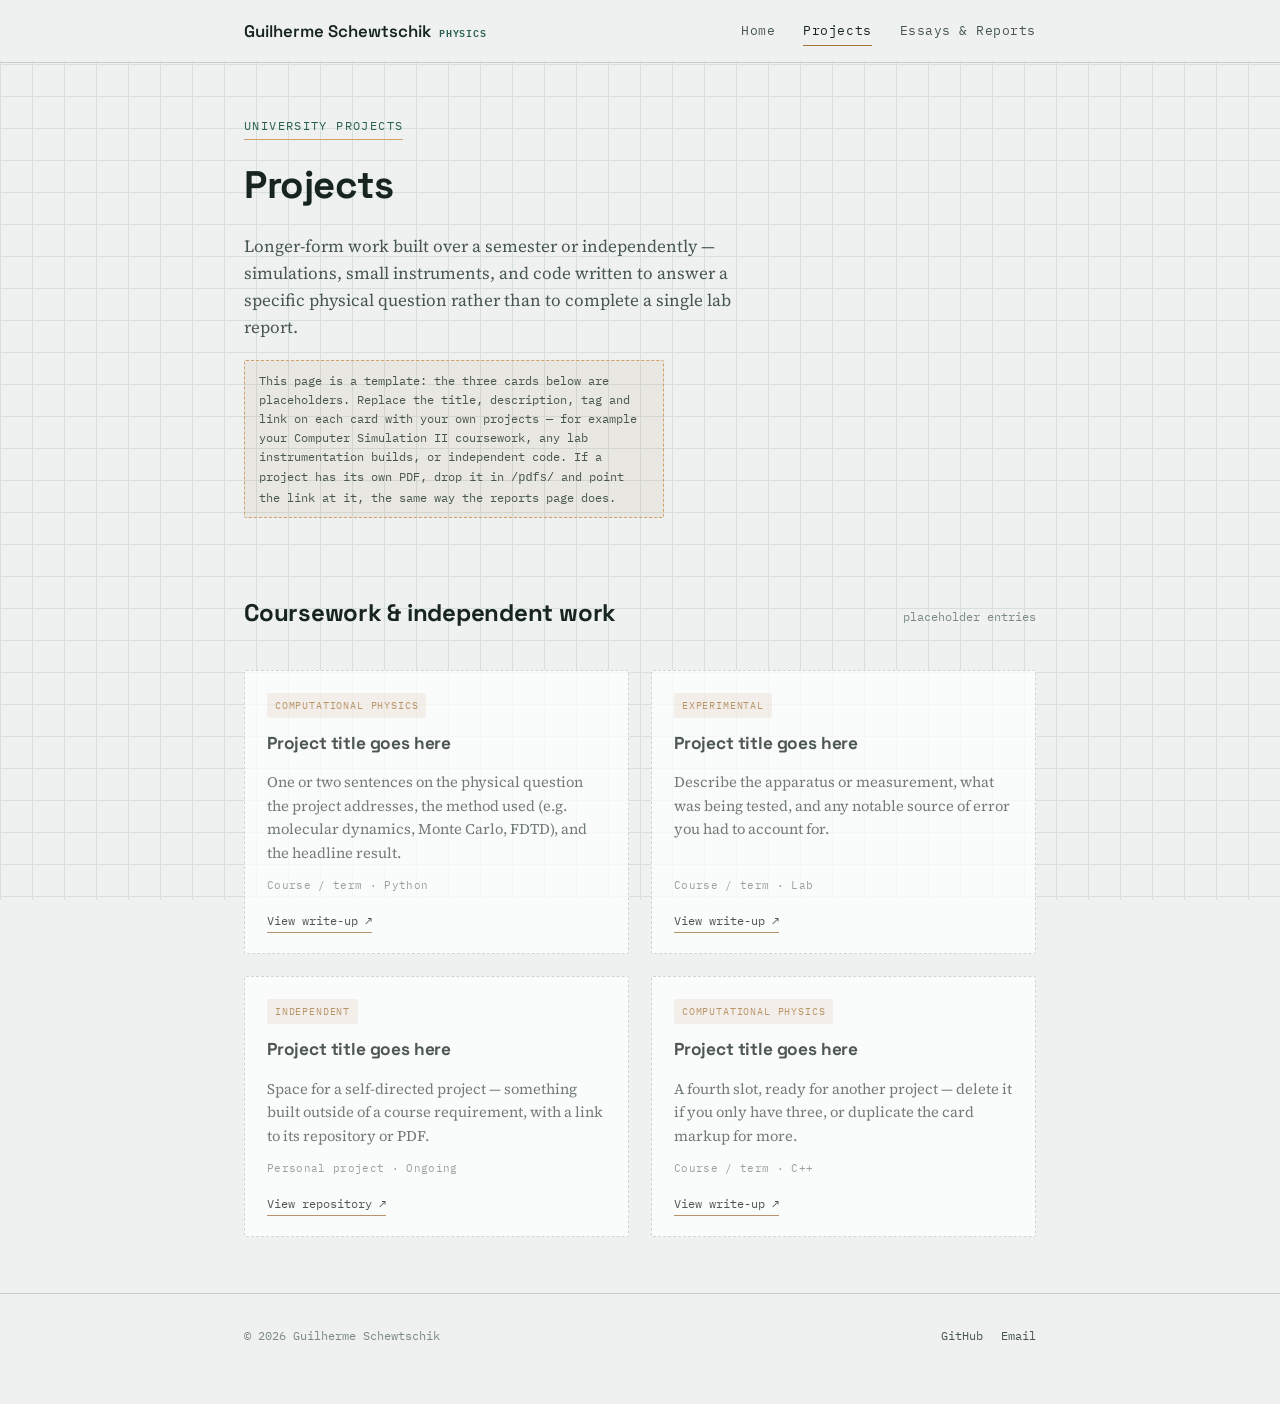
==== projects.html @ 476b415a "new front end" ====
<!DOCTYPE html>
<html lang="en">
<head>
<meta charset="UTF-8" />
<meta name="viewport" content="width=device-width, initial-scale=1.0" />
<title>Projects — Guilherme Schewtschik</title>
<meta name="description" content="University physics projects by Guilherme Schewtschik." />
<link rel="preconnect" href="https://fonts.googleapis.com">
<link rel="preconnect" href="https://fonts.gstatic.com" crossorigin>
<link href="https://fonts.googleapis.com/css2?family=Space+Grotesk:wght@500;600;700&family=Source+Serif+4:opsz,wght@8..60,400;8..60,600&family=IBM+Plex+Mono:wght@400;500&display=swap" rel="stylesheet">
<link rel="stylesheet" href="assets/css/style.css" />
</head>
<body>

<header class="site">
  <div class="nav-row">
    <a class="brand" href="index.html">Guilherme Schewtschik <small>PHYSICS</small></a>
    <nav class="links">
      <a href="index.html">Home</a>
      <a href="projects.html" aria-current="page">Projects</a>
      <a href="reports.html">Essays &amp; Reports</a>
    </nav>
  </div>
</header>

<main>
  <div class="page-intro">
    <span class="eyebrow">University projects</span>
    <h1>Projects</h1>
    <p>
      Longer-form work built over a semester or independently — simulations, small
      instruments, and code written to answer a specific physical question rather
      than to complete a single lab report.
    </p>
    <p class="note">
      This page is a template: the three cards below are placeholders. Replace the
      title, description, tag and link on each card with your own projects — for
      example your Computer Simulation II coursework, any lab instrumentation
      builds, or independent code. If a project has its own PDF, drop it in
      <code>/pdfs/</code> and point the link at it, the same way the reports page does.
    </p>
  </div>

  <section class="block">
    <div class="section-head">
      <h2>Coursework &amp; independent work</h2>
      <span class="tally">placeholder entries</span>
    </div>

    <div class="card-grid">
      <div class="card placeholder">
        <span class="tag">Computational Physics</span>
        <h3>Project title goes here</h3>
        <p>
          One or two sentences on the physical question the project addresses,
          the method used (e.g. molecular dynamics, Monte Carlo, FDTD), and the
          headline result.
        </p>
        <span class="meta">Course / term · Python</span>
        <a class="card-link" href="#">
          View write-up ↗
        </a>
      </div>

      <div class="card placeholder">
        <span class="tag">Experimental</span>
        <h3>Project title goes here</h3>
        <p>
          Describe the apparatus or measurement, what was being tested, and
          any notable source of error you had to account for.
        </p>
        <span class="meta">Course / term · Lab</span>
        <a class="card-link" href="#">
          View write-up ↗
        </a>
      </div>

      <div class="card placeholder">
        <span class="tag">Independent</span>
        <h3>Project title goes here</h3>
        <p>
          Space for a self-directed project — something built outside of a
          course requirement, with a link to its repository or PDF.
        </p>
        <span class="meta">Personal project · Ongoing</span>
        <a class="card-link" href="#">
          View repository ↗
        </a>
      </div>

      <div class="card placeholder">
        <span class="tag">Computational Physics</span>
        <h3>Project title goes here</h3>
        <p>
          A fourth slot, ready for another project — delete it if you only
          have three, or duplicate the card markup for more.
        </p>
        <span class="meta">Course / term · C++</span>
        <a class="card-link" href="#">
          View write-up ↗
        </a>
      </div>
    </div>
  </section>
</main>

<footer class="site">
  <div class="wrap">
    <span>© <span id="year"></span> Guilherme Schewtschik</span>
    <div class="foot-links">
      <a href="https://github.com/guiposchew" target="_blank" rel="noopener">GitHub</a>
      <a href="mailto:you@example.com">Email</a>
    </div>
  </div>
</footer>

<script>document.getElementById("year").textContent = new Date().getFullYear();</script>
</body>
</html>
---- assets/css/style.css ----
/* =========================================================
   Guilherme Schewtschik — Physics Portfolio
   Design tokens
   ========================================================= */
:root {
  --paper: #eef1f0;
  --paper-line: #d7dfdd;
  --surface: #ffffff;
  --ink: #182420;
  --ink-soft: #48564f;
  --ink-faint: #7c8a83;
  --accent: #3f7d6e;      /* phosphor / oscilloscope trace */
  --accent-strong: #295f52;
  --brass: #a8763c;       /* instrument brass, secondary accent */
  --brass-soft: #cfa06a;
  --line: #c3cdc9;

  --font-display: "Space Grotesk", "Helvetica Neue", Arial, sans-serif;
  --font-body: "Source Serif 4", Georgia, "Times New Roman", serif;
  --font-mono: "IBM Plex Mono", "SFMono-Regular", Menlo, monospace;

  --max-w: 920px;
  --edge: clamp(20px, 5vw, 64px);
}

* { box-sizing: border-box; }

html { scroll-behavior: smooth; }

body {
  margin: 0;
  background:
    linear-gradient(var(--paper-line) 1px, transparent 1px) 0 0 / 100% 32px,
    linear-gradient(90deg, var(--paper-line) 1px, transparent 1px) 0 0 / 32px 100%,
    var(--paper);
  background-attachment: fixed;
  color: var(--ink);
  font-family: var(--font-body);
  font-size: 17px;
  line-height: 1.6;
  -webkit-font-smoothing: antialiased;
}

@media (prefers-reduced-motion: reduce) {
  html { scroll-behavior: auto; }
  * { animation-duration: 0.001ms !important; animation-iteration-count: 1 !important; transition-duration: 0.001ms !important; }
}

a { color: var(--accent-strong); }
a:focus-visible, button:focus-visible, .card:focus-visible {
  outline: 2px solid var(--accent);
  outline-offset: 3px;
}

h1, h2, h3 {
  font-family: var(--font-display);
  color: var(--ink);
  letter-spacing: -0.01em;
  margin: 0 0 0.4em;
}

.eyebrow {
  display: inline-block;
  font-family: var(--font-mono);
  font-size: 0.72rem;
  letter-spacing: 0.12em;
  text-transform: uppercase;
  color: var(--accent-strong);
  border-bottom: 1px solid var(--brass-soft);
  padding-bottom: 4px;
  margin-bottom: 14px;
}

/* ---------- Layout shell ---------- */
.wrap { max-width: var(--max-w); margin: 0 auto; padding: 0 var(--edge); }

/* ---------- Header / nav ---------- */
header.site {
  position: sticky;
  top: 0;
  z-index: 40;
  background: rgba(238, 241, 240, 0.86);
  backdrop-filter: blur(6px);
  border-bottom: 1px solid var(--line);
}
.nav-row {
  max-width: var(--max-w);
  margin: 0 auto;
  padding: 16px var(--edge);
  display: flex;
  align-items: center;
  justify-content: space-between;
  gap: 16px;
}
.brand {
  font-family: var(--font-display);
  font-weight: 600;
  font-size: 1.05rem;
  color: var(--ink);
  text-decoration: none;
  display: flex;
  align-items: baseline;
  gap: 8px;
}
.brand small {
  font-family: var(--font-mono);
  font-size: 0.65rem;
  color: var(--accent-strong);
  letter-spacing: 0.08em;
}
nav.links { display: flex; gap: 28px; }
nav.links a {
  font-family: var(--font-mono);
  font-size: 0.82rem;
  letter-spacing: 0.04em;
  text-decoration: none;
  color: var(--ink-soft);
  padding: 4px 0;
  border-bottom: 1px solid transparent;
  transition: color 0.15s, border-color 0.15s;
}
nav.links a:hover,
nav.links a[aria-current="page"] {
  color: var(--ink);
  border-color: var(--brass);
}

/* ---------- Hero ---------- */
.hero {
  position: relative;
  padding: 72px var(--edge) 48px;
  max-width: var(--max-w);
  margin: 0 auto;
  overflow: hidden;
}
.hero-canvas-wrap {
  border: 1px solid var(--line);
  background: var(--surface);
  border-radius: 2px;
  margin-bottom: 40px;
  position: relative;
}
.hero-canvas-wrap canvas { display: block; width: 100%; height: 180px; }
.hero-canvas-wrap .readout {
  position: absolute;
  top: 10px;
  left: 14px;
  font-family: var(--font-mono);
  font-size: 0.68rem;
  color: var(--ink-faint);
  letter-spacing: 0.06em;
}
.hero h1 {
  font-size: clamp(2.1rem, 5vw, 3.2rem);
  line-height: 1.05;
  max-width: 14ch;
}
.hero .role {
  font-family: var(--font-mono);
  font-size: 0.95rem;
  color: var(--accent-strong);
  margin: 10px 0 22px;
}
.hero p.lede {
  max-width: 62ch;
  color: var(--ink-soft);
  font-size: 1.08rem;
}
.hero .cta-row { display: flex; gap: 14px; margin-top: 30px; flex-wrap: wrap; }

.btn {
  font-family: var(--font-mono);
  font-size: 0.8rem;
  letter-spacing: 0.03em;
  text-decoration: none;
  padding: 11px 18px;
  border-radius: 2px;
  border: 1px solid var(--ink);
  color: var(--ink);
  transition: background 0.15s, color 0.15s, transform 0.1s;
  display: inline-block;
}
.btn:hover { background: var(--ink); color: var(--paper); }
.btn.primary { background: var(--accent-strong); border-color: var(--accent-strong); color: #fff; }
.btn.primary:hover { background: var(--accent); border-color: var(--accent); }

/* ---------- Sections ---------- */
section.block { padding: 56px var(--edge); max-width: var(--max-w); margin: 0 auto; }
section.block + section.block { border-top: 1px solid var(--line); }

.section-head { display: flex; align-items: baseline; justify-content: space-between; gap: 20px; margin-bottom: 28px; flex-wrap: wrap; }
.section-head h2 { font-size: 1.5rem; }
.section-head .tally { font-family: var(--font-mono); font-size: 0.75rem; color: var(--ink-faint); }

/* ---------- Cards: about grid ---------- */
.about-grid {
  display: grid;
  grid-template-columns: 1.3fr 1fr;
  gap: 40px;
}
@media (max-width: 720px) { .about-grid { grid-template-columns: 1fr; } }

.field-list { list-style: none; margin: 0; padding: 0; border-top: 1px solid var(--line); }
.field-list li {
  display: flex;
  justify-content: space-between;
  gap: 16px;
  padding: 12px 0;
  border-bottom: 1px solid var(--line);
  font-size: 0.92rem;
}
.field-list li span:first-child { font-family: var(--font-mono); font-size: 0.75rem; color: var(--ink-faint); text-transform: uppercase; letter-spacing: 0.06em; }
.field-list li span:last-child { color: var(--ink); text-align: right; }

/* ---------- Cards: project / document ---------- */
.card-grid { display: grid; grid-template-columns: repeat(2, 1fr); gap: 22px; }
@media (max-width: 720px) { .card-grid { grid-template-columns: 1fr; } }

.card {
  background: var(--surface);
  border: 1px solid var(--line);
  border-radius: 2px;
  padding: 22px 22px 20px;
  display: flex;
  flex-direction: column;
  gap: 12px;
  position: relative;
  transition: border-color 0.15s, transform 0.15s;
}
.card:hover { border-color: var(--accent); transform: translateY(-2px); }
.card .tag {
  align-self: flex-start;
  font-family: var(--font-mono);
  font-size: 0.65rem;
  letter-spacing: 0.08em;
  text-transform: uppercase;
  color: var(--accent-strong);
  background: rgba(63, 125, 110, 0.1);
  padding: 4px 8px;
  border-radius: 2px;
}
.card h3 { font-size: 1.08rem; margin-bottom: 2px; }
.card p { color: var(--ink-soft); font-size: 0.92rem; margin: 0; flex-grow: 1; }
.card .meta {
  font-family: var(--font-mono);
  font-size: 0.7rem;
  color: var(--ink-faint);
  letter-spacing: 0.03em;
}
.card .card-link {
  font-family: var(--font-mono);
  font-size: 0.78rem;
  color: var(--ink);
  text-decoration: none;
  display: inline-flex;
  align-items: center;
  gap: 6px;
  margin-top: 4px;
  border-bottom: 1px solid var(--brass);
  align-self: flex-start;
  padding-bottom: 1px;
}
.card .card-link:hover { color: var(--accent-strong); border-color: var(--accent); }
.card .card-link svg { width: 12px; height: 12px; }

.card.placeholder { border-style: dashed; opacity: 0.75; }
.card.placeholder .tag { background: rgba(168, 118, 60, 0.12); color: var(--brass); }

/* ---------- Document list (reports / essays) ---------- */
.doc-list { list-style: none; margin: 0; padding: 0; }
.doc-item {
  border-bottom: 1px solid var(--line);
  padding: 22px 0;
  display: grid;
  grid-template-columns: 90px 1fr auto;
  gap: 18px;
  align-items: start;
}
.doc-item:first-child { border-top: 1px solid var(--line); }
@media (max-width: 640px) {
  .doc-item { grid-template-columns: 1fr; gap: 8px; }
}
.doc-item .doc-no {
  font-family: var(--font-mono);
  font-size: 0.72rem;
  color: var(--ink-faint);
  padding-top: 4px;
}
.doc-item .doc-body h3 { font-size: 1.05rem; margin-bottom: 6px; }
.doc-item .doc-body p { margin: 0 0 10px; color: var(--ink-soft); font-size: 0.94rem; }
.doc-item .doc-body .course-tag {
  font-family: var(--font-mono);
  font-size: 0.68rem;
  text-transform: uppercase;
  letter-spacing: 0.06em;
  color: var(--accent-strong);
}
.doc-item .doc-action { align-self: center; }
.doc-item .doc-action a {
  font-family: var(--font-mono);
  font-size: 0.76rem;
  text-decoration: none;
  border: 1px solid var(--ink);
  padding: 8px 14px;
  border-radius: 2px;
  color: var(--ink);
  white-space: nowrap;
  display: inline-flex;
  align-items: center;
  gap: 6px;
  transition: background 0.15s, color 0.15s;
}
.doc-item .doc-action a:hover { background: var(--accent-strong); border-color: var(--accent-strong); color: #fff; }
.doc-item .doc-action svg { width: 12px; height: 12px; }

/* ---------- Footer ---------- */
footer.site {
  border-top: 1px solid var(--line);
  padding: 32px var(--edge) 60px;
}
footer.site .wrap {
  display: flex;
  justify-content: space-between;
  align-items: center;
  flex-wrap: wrap;
  gap: 12px;
  font-family: var(--font-mono);
  font-size: 0.75rem;
  color: var(--ink-faint);
}
footer.site a { color: var(--ink-soft); text-decoration: none; }
footer.site a:hover { color: var(--accent-strong); }
footer.site .foot-links { display: flex; gap: 18px; }

/* ---------- Page intro (non-home pages) ---------- */
.page-intro { padding: 48px var(--edge) 8px; max-width: var(--max-w); margin: 0 auto; }
.page-intro h1 { font-size: clamp(1.8rem, 4vw, 2.4rem); }
.page-intro p { color: var(--ink-soft); max-width: 60ch; }

.note {
  font-family: var(--font-mono);
  font-size: 0.75rem;
  color: var(--brass);
  background: rgba(168, 118, 60, 0.08);
  border: 1px dashed var(--brass-soft);
  padding: 10px 14px;
  border-radius: 2px;
  margin-top: 18px;
}
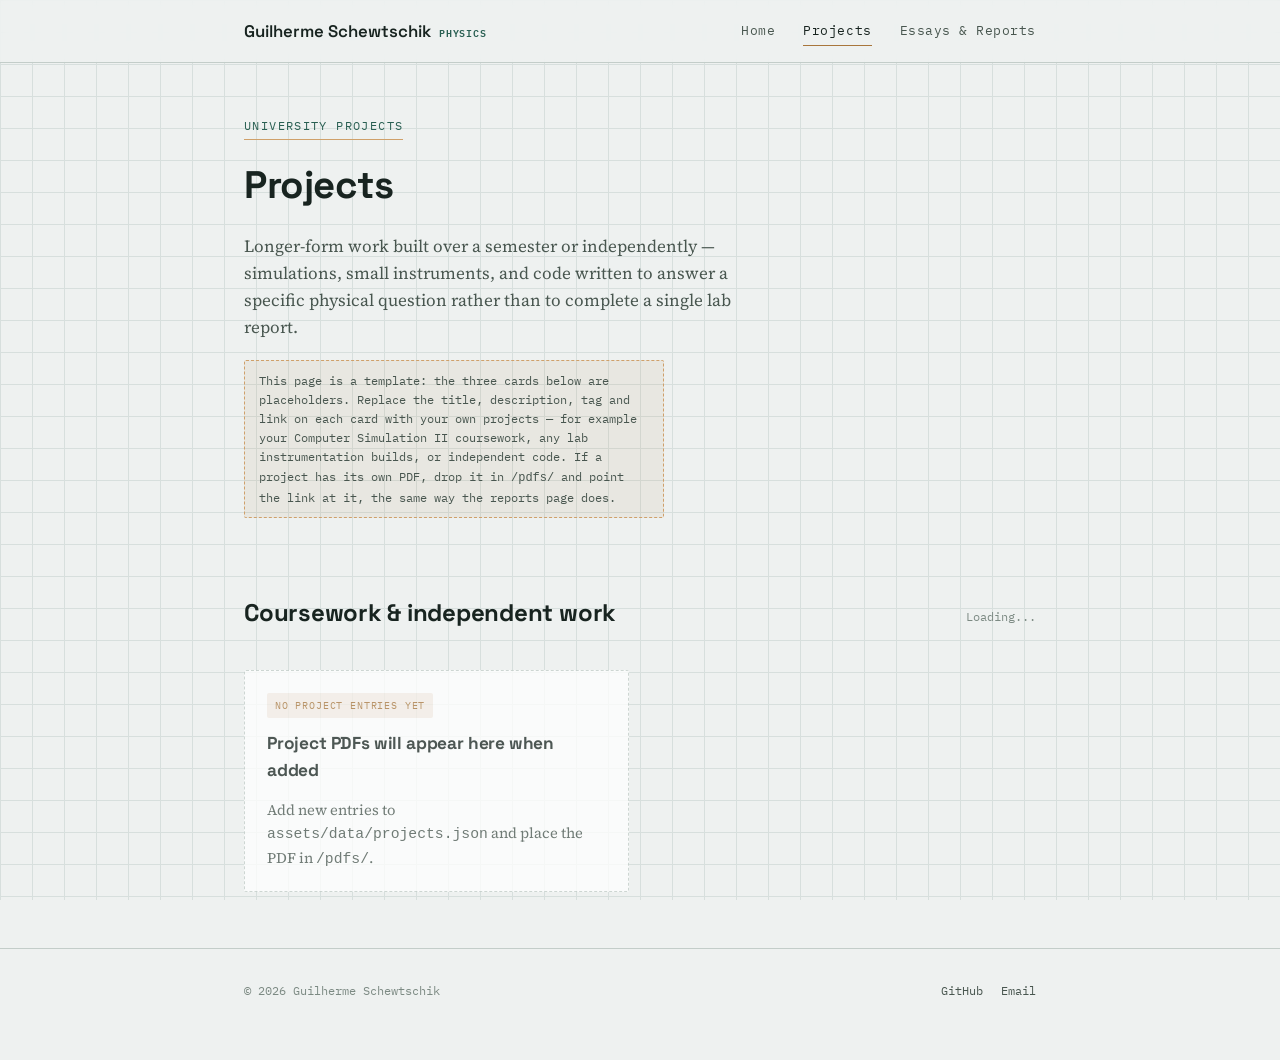
==== commit 0905a159: "new text and file managment" ====
--- a/projects.html
+++ b/projects.html
@@ -44,61 +44,14 @@
   <section class="block">
     <div class="section-head">
       <h2>Coursework &amp; independent work</h2>
-      <span class="tally">placeholder entries</span>
+      <span class="tally" id="project-count">Loading...</span>
     </div>
 
-    <div class="card-grid">
+    <div class="card-grid" id="project-card-grid">
       <div class="card placeholder">
-        <span class="tag">Computational Physics</span>
-        <h3>Project title goes here</h3>
-        <p>
-          One or two sentences on the physical question the project addresses,
-          the method used (e.g. molecular dynamics, Monte Carlo, FDTD), and the
-          headline result.
-        </p>
-        <span class="meta">Course / term · Python</span>
-        <a class="card-link" href="#">
-          View write-up ↗
-        </a>
-      </div>
-
-      <div class="card placeholder">
-        <span class="tag">Experimental</span>
-        <h3>Project title goes here</h3>
-        <p>
-          Describe the apparatus or measurement, what was being tested, and
-          any notable source of error you had to account for.
-        </p>
-        <span class="meta">Course / term · Lab</span>
-        <a class="card-link" href="#">
-          View write-up ↗
-        </a>
-      </div>
-
-      <div class="card placeholder">
-        <span class="tag">Independent</span>
-        <h3>Project title goes here</h3>
-        <p>
-          Space for a self-directed project — something built outside of a
-          course requirement, with a link to its repository or PDF.
-        </p>
-        <span class="meta">Personal project · Ongoing</span>
-        <a class="card-link" href="#">
-          View repository ↗
-        </a>
-      </div>
-
-      <div class="card placeholder">
-        <span class="tag">Computational Physics</span>
-        <h3>Project title goes here</h3>
-        <p>
-          A fourth slot, ready for another project — delete it if you only
-          have three, or duplicate the card markup for more.
-        </p>
-        <span class="meta">Course / term · C++</span>
-        <a class="card-link" href="#">
-          View write-up ↗
-        </a>
+        <span class="tag">No project entries yet</span>
+        <h3>Project PDFs will appear here when added</h3>
+        <p>Add new entries to <code>assets/data/projects.json</code> and place the PDF in <code>/pdfs/</code>.</p>
       </div>
     </div>
   </section>
@@ -114,6 +67,5 @@
   </div>
 </footer>
 
-<script>document.getElementById("year").textContent = new Date().getFullYear();</script>
-</body>
+<script>document.getElementById("year").textContent = new Date().getFullYear();</script>  <script src="assets/js/main.js"></script></body>
 </html>
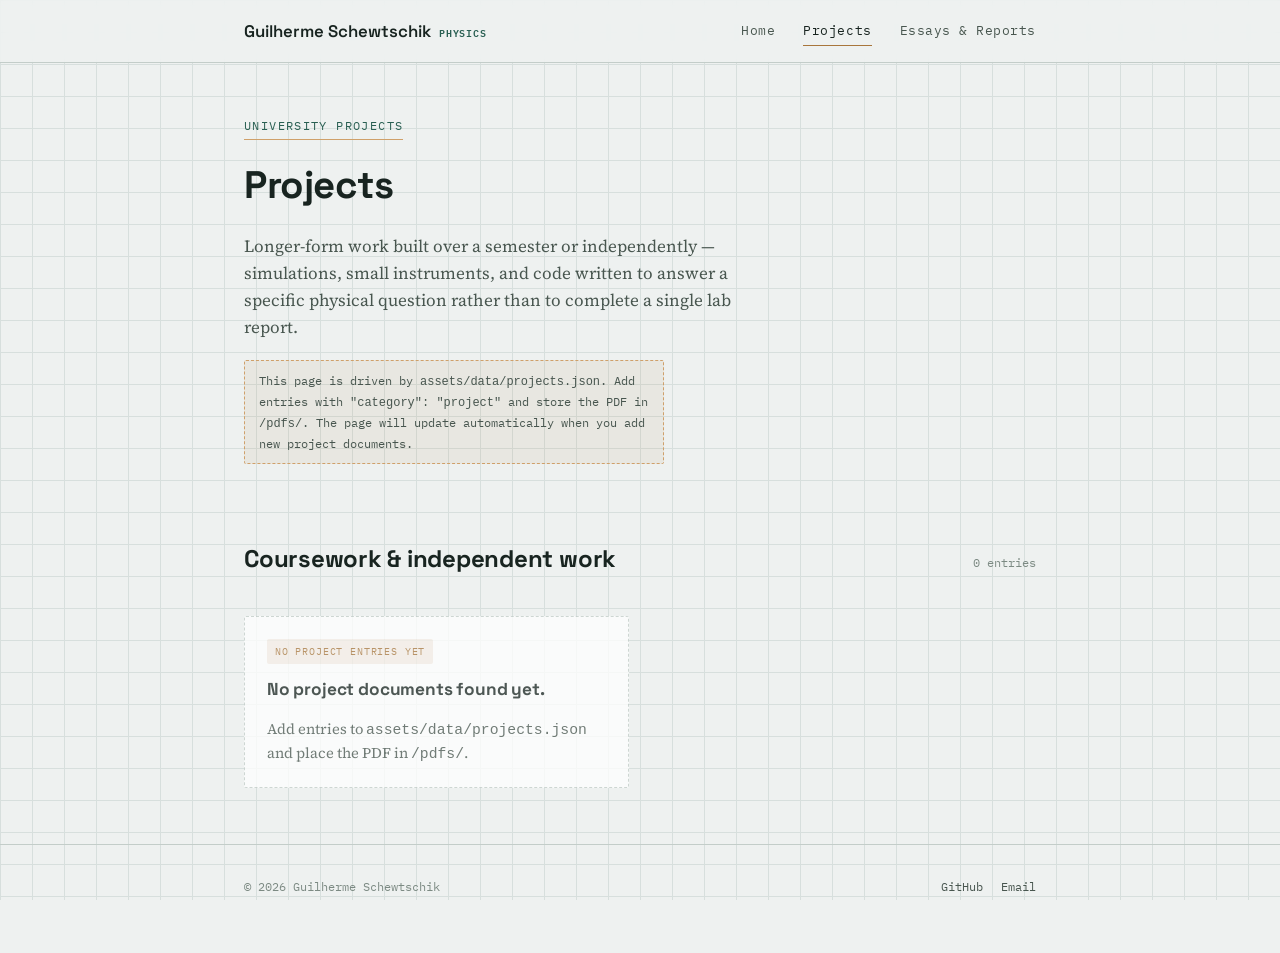
==== commit 810bf805: "new text and file managment" ====
--- a/projects.html
+++ b/projects.html
@@ -33,11 +33,9 @@
       than to complete a single lab report.
     </p>
     <p class="note">
-      This page is a template: the three cards below are placeholders. Replace the
-      title, description, tag and link on each card with your own projects — for
-      example your Computer Simulation II coursework, any lab instrumentation
-      builds, or independent code. If a project has its own PDF, drop it in
-      <code>/pdfs/</code> and point the link at it, the same way the reports page does.
+      This page is driven by <code>assets/data/projects.json</code>. Add entries with
+      <code>"category": "project"</code> and store the PDF in <code>/pdfs/</code>.
+      The page will update automatically when you add new project documents.
     </p>
   </div>
 
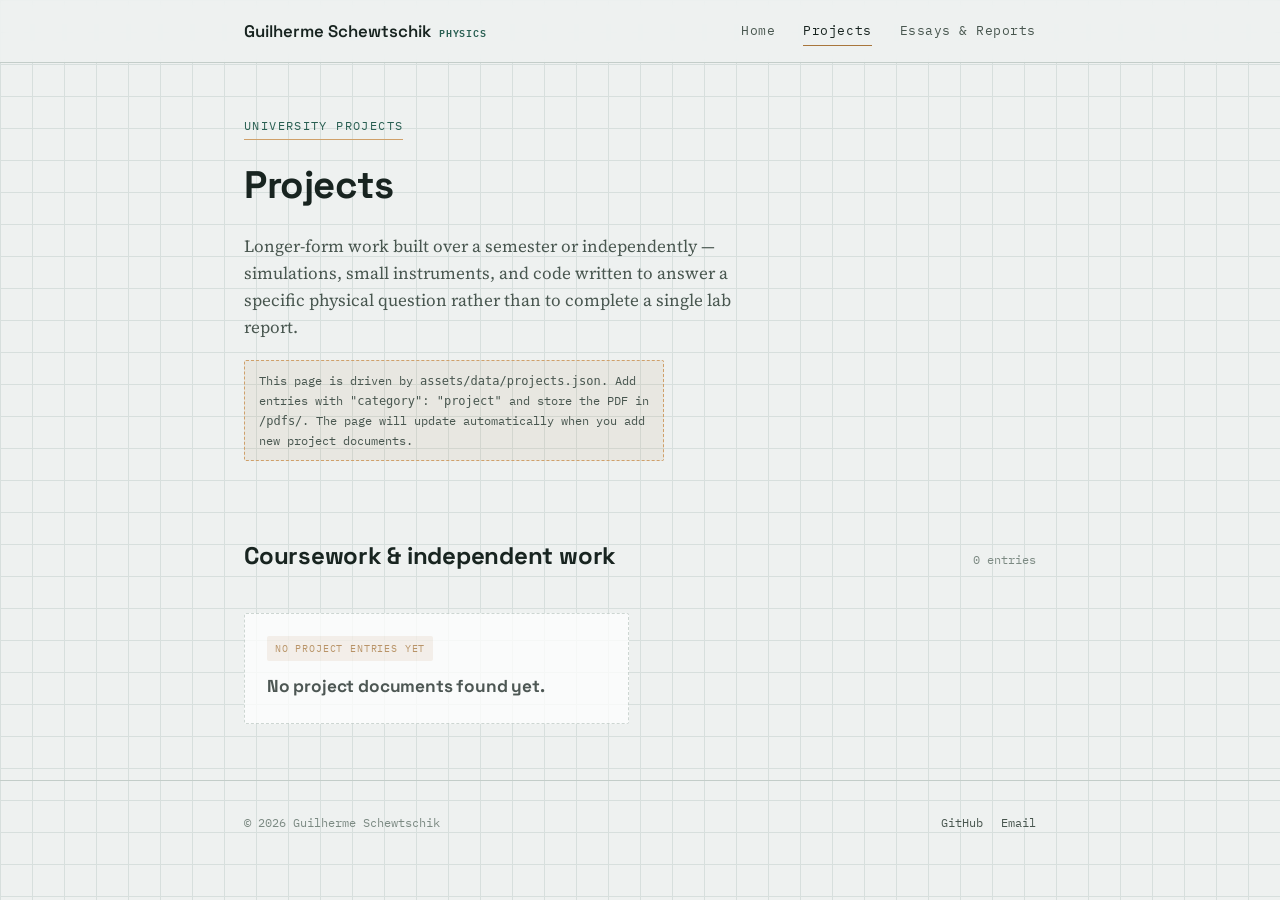
==== commit 828c7fc2: "bug fix" ====
--- a/projects.html
+++ b/projects.html
@@ -65,5 +65,7 @@
   </div>
 </footer>
 
-<script>document.getElementById("year").textContent = new Date().getFullYear();</script>  <script src="assets/js/main.js"></script></body>
+<script>document.getElementById("year").textContent = new Date().getFullYear();</script>
+<script src="assets/js/main.js?v=2"></script>
+</body>
 </html>
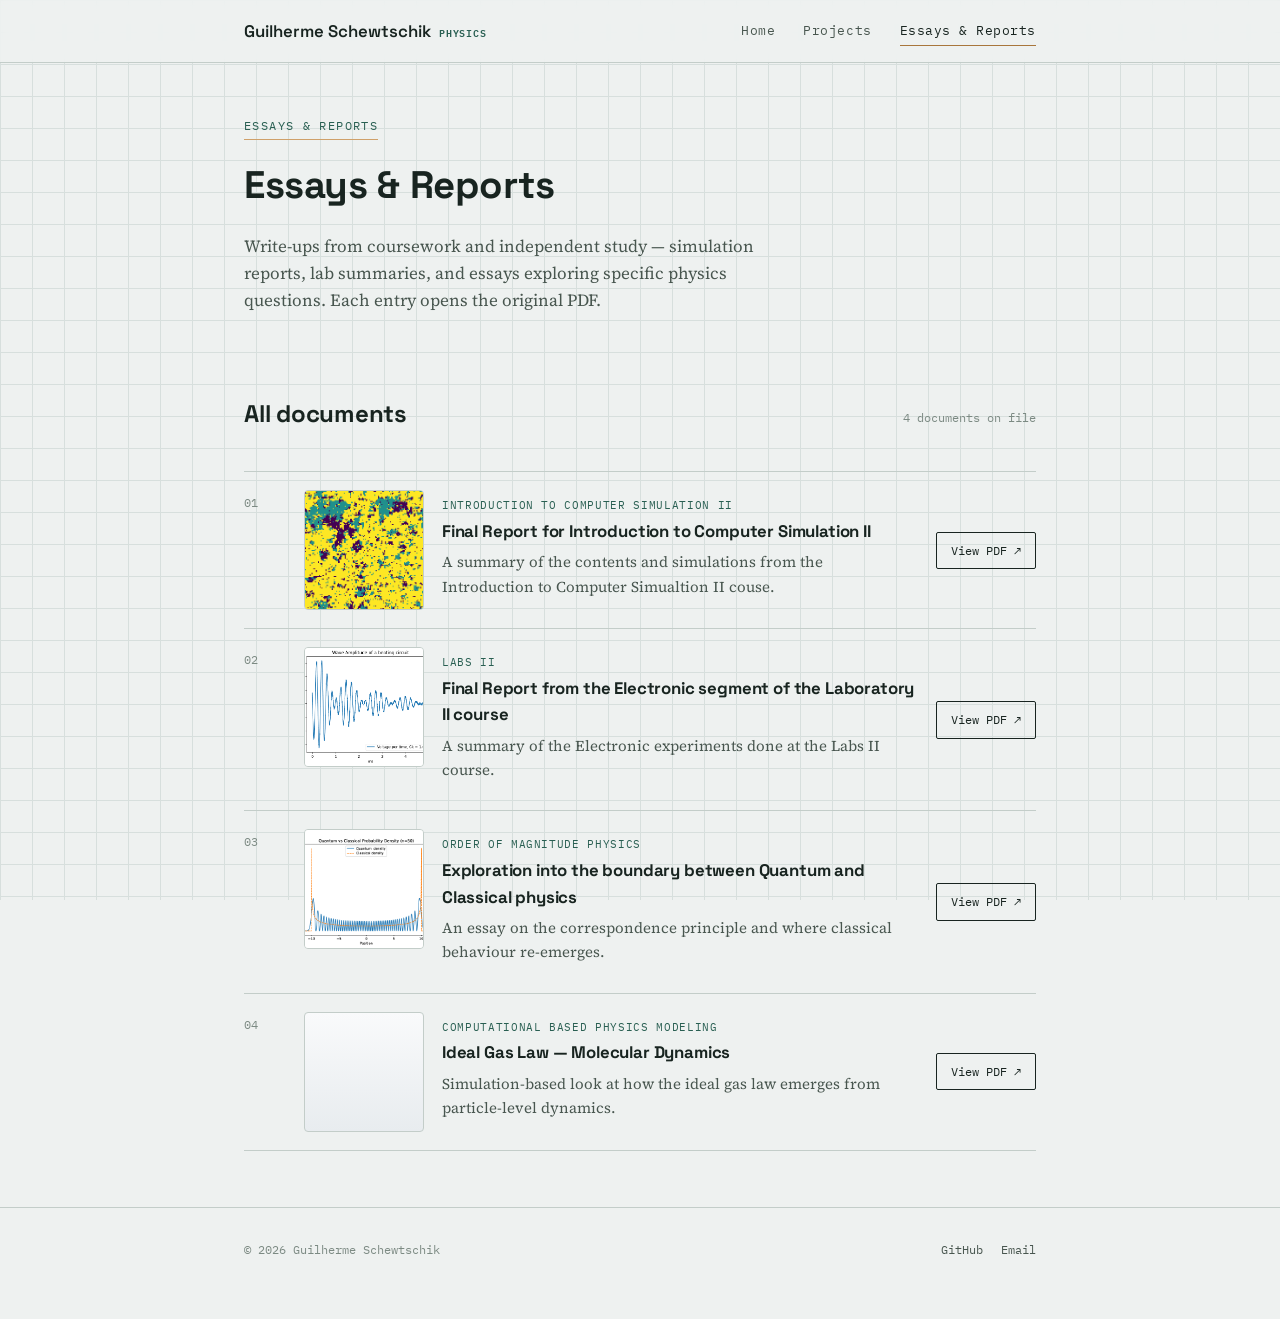
==== commit 35a30c2c: "fixed bugs" ====
--- a/projects.html
+++ b/projects.html
@@ -3,8 +3,8 @@
 <head>
 <meta charset="UTF-8" />
 <meta name="viewport" content="width=device-width, initial-scale=1.0" />
-<title>Projects — Guilherme Schewtschik</title>
-<meta name="description" content="University physics projects by Guilherme Schewtschik." />
+<title>Essays &amp; Reports — Guilherme Schewtschik</title>
+<meta name="description" content="Essays and lab reports by Guilherme Schewtschik, physics student." />
 <link rel="preconnect" href="https://fonts.googleapis.com">
 <link rel="preconnect" href="https://fonts.gstatic.com" crossorigin>
 <link href="https://fonts.googleapis.com/css2?family=Space+Grotesk:wght@500;600;700&family=Source+Serif+4:opsz,wght@8..60,400;8..60,600&family=IBM+Plex+Mono:wght@400;500&display=swap" rel="stylesheet">
@@ -17,41 +17,36 @@
     <a class="brand" href="index.html">Guilherme Schewtschik <small>PHYSICS</small></a>
     <nav class="links">
       <a href="index.html">Home</a>
-      <a href="projects.html" aria-current="page">Projects</a>
-      <a href="reports.html">Essays &amp; Reports</a>
+      <a href="projects.html">Projects</a>
+      <a href="reports.html" aria-current="page">Essays &amp; Reports</a>
     </nav>
   </div>
 </header>
 
 <main>
   <div class="page-intro">
-    <span class="eyebrow">University projects</span>
-    <h1>Projects</h1>
+    <span class="eyebrow">Essays &amp; reports</span>
+    <h1>Essays &amp; Reports</h1>
     <p>
-      Longer-form work built over a semester or independently — simulations, small
-      instruments, and code written to answer a specific physical question rather
-      than to complete a single lab report.
-    </p>
-    <p class="note">
-      This page is driven by <code>assets/data/projects.json</code>. Add entries with
-      <code>"category": "project"</code> and store the PDF in <code>/pdfs/</code>.
-      The page will update automatically when you add new project documents.
+      Write-ups from coursework and independent study — simulation reports,
+      lab summaries, and essays exploring specific physics questions. Each
+      entry opens the original PDF.
     </p>
   </div>
 
   <section class="block">
     <div class="section-head">
-      <h2>Coursework &amp; independent work</h2>
-      <span class="tally" id="project-count">Loading...</span>
+      <h2>All documents</h2>
+      <span class="tally" id="report-count">Loading...</span>
     </div>
 
-    <div class="card-grid" id="project-card-grid">
-      <div class="card placeholder">
-        <span class="tag">No project entries yet</span>
-        <h3>Project PDFs will appear here when added</h3>
-        <p>Add new entries to <code>assets/data/projects.json</code> and place the PDF in <code>/pdfs/</code>.</p>
-      </div>
-    </div>
+    <ul class="doc-list" id="report-docs-list">
+      <li class="doc-item doc-placeholder">
+        <div class="doc-body">
+          <h3>Loading essays and reports…</h3>
+        </div>
+      </li>
+    </ul>
   </section>
 </main>
 
--- a/assets/css/style.css
+++ b/assets/css/style.css
@@ -270,13 +270,16 @@
 .doc-list { list-style: none; margin: 0; padding: 0; }
 .doc-item {
   border-bottom: 1px solid var(--line);
-  padding: 22px 0;
+  padding: 18px 0;
   display: grid;
-  grid-template-columns: 90px 1fr auto;
+  grid-template-columns: 42px 120px minmax(0, 1fr) auto;
   gap: 18px;
   align-items: start;
 }
 .doc-item:first-child { border-top: 1px solid var(--line); }
+@media (max-width: 840px) {
+  .doc-item { grid-template-columns: 42px 120px minmax(0, 1fr); gap: 14px; }
+}
 @media (max-width: 640px) {
   .doc-item { grid-template-columns: 1fr; gap: 8px; }
 }
@@ -285,6 +288,35 @@
   font-size: 0.72rem;
   color: var(--ink-faint);
   padding-top: 4px;
+}
+.doc-thumb {
+  width: 120px;
+  min-width: 120px;
+  height: 120px;
+  border-radius: 4px;
+  overflow: hidden;
+  background: linear-gradient(180deg, #f9fafb, #e8ecef);
+  border: 1px solid var(--line);
+  display: grid;
+  place-items: center;
+}
+
+.doc-thumb img {
+  width: 100%;
+  height: 100%;
+  object-fit: cover;
+  display: block;
+}
+.doc-thumb-fallback {
+  width: 100%;
+  height: 100%;
+  display: grid;
+  place-items: center;
+  font-family: var(--font-mono);
+  font-size: 0.65rem;
+  color: var(--ink-faint);
+  text-transform: uppercase;
+  letter-spacing: 0.08em;
 }
 .doc-item .doc-body h3 { font-size: 1.05rem; margin-bottom: 6px; }
 .doc-item .doc-body p { margin: 0 0 10px; color: var(--ink-soft); font-size: 0.94rem; }
@@ -346,4 +378,5 @@
   padding: 10px 14px;
   border-radius: 2px;
   margin-top: 18px;
-}+}
+
